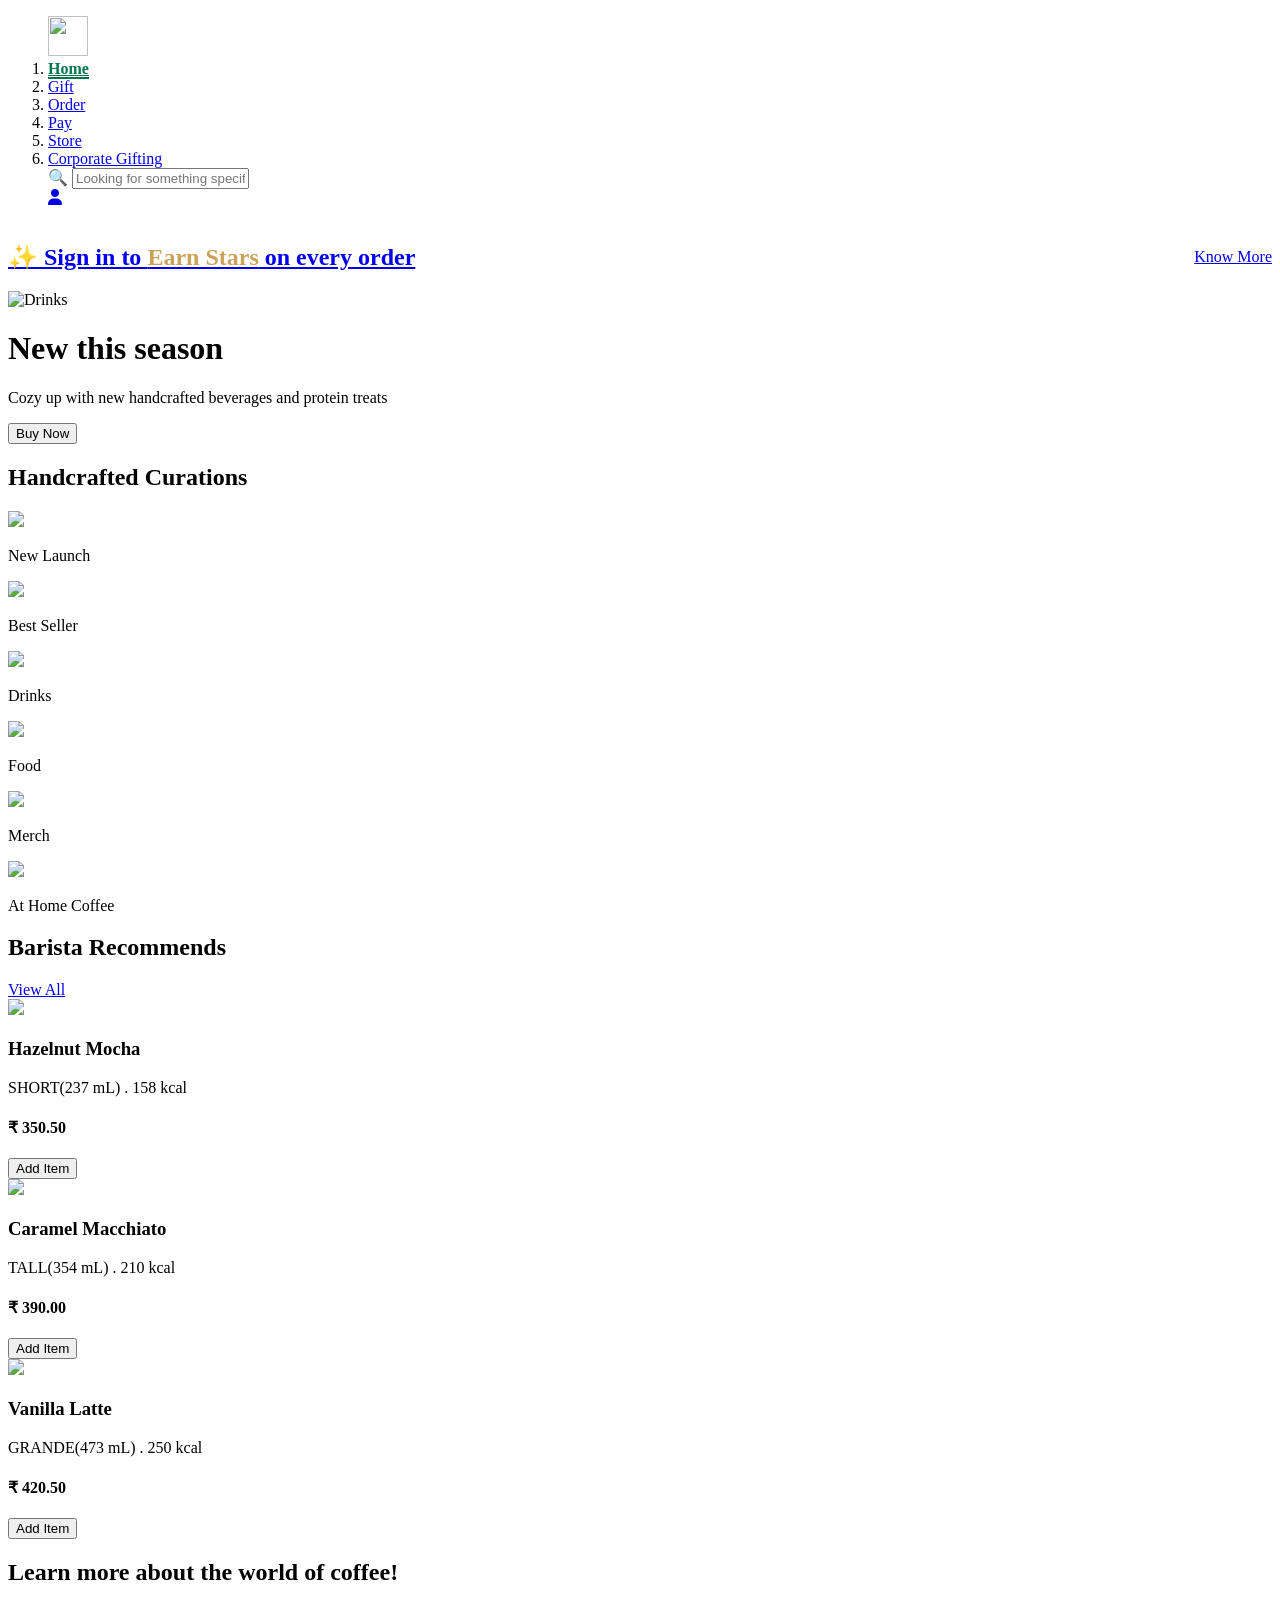
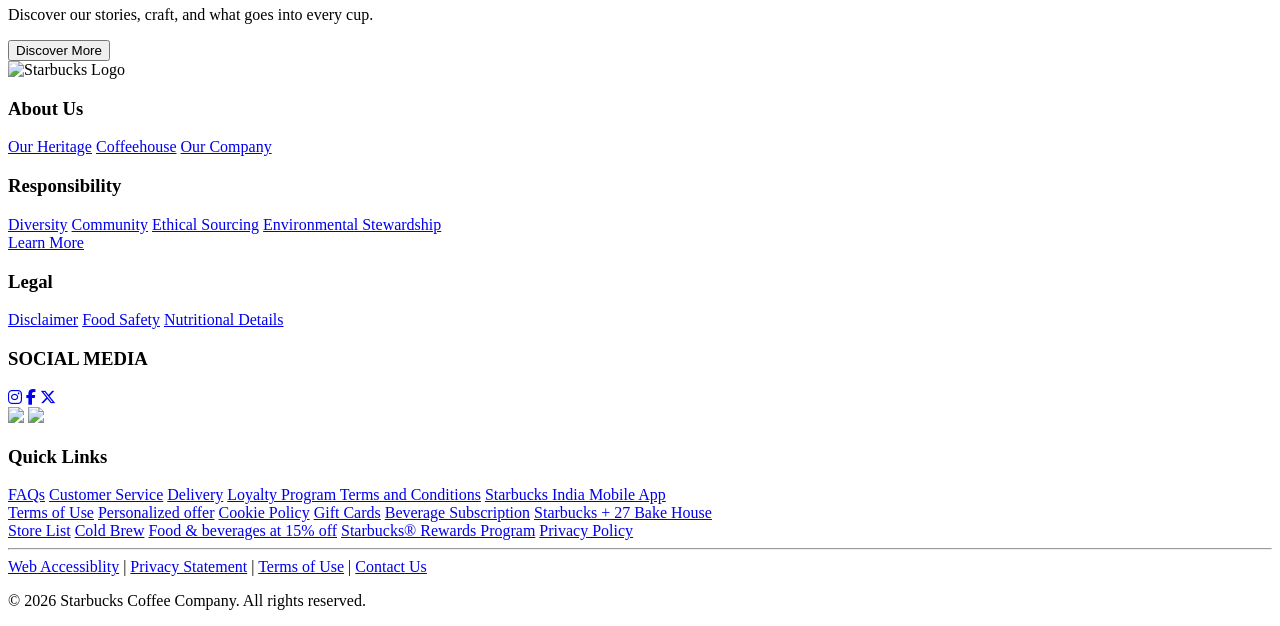
==== index.html @ 2dee2a0e "first commit" ====
<!DOCTYPE html>
<html lang="en">

<head>
    <meta charset="UTF-8">
    <meta name="viewport" content="width=device-width, initial-scale=1.0">
    <title>Starbucks Coffee Company</title>
    <link rel="icon" href="../images/logo.png">
    <link rel="stylesheet" href="../1/style.css">
    <link rel="stylesheet" href="https://cdnjs.cloudflare.com/ajax/libs/font-awesome/6.5.0/css/all.min.css">
</head>

<body>
    <div class="overall">
        <div class="navbar">
            <ol>
                <img src="../images/logo.png" alt="" style="height: 40px;width: 40px;">
                <li><a href="../1/index.html"
                        style="border-bottom: 2px solid #00754a; color: #00754a; font-weight: bold;">Home</a></li>
                <li><a href="../1/gift.html">Gift</a></li>
                <li><a href="../1/order.html">Order</a></li>
                <li><a href="../1/login.html">Pay</a></li>
                <li><a href="../1/store.html">Store</a></li>
                <li><a href="../1/corporate-gifting.html">Corporate Gifting</a></li>
                <div class="search-bar">
                    <span class="search-icon">🔍</span>
                    <input type="text" placeholder="Looking for something specific?">
                </div>
                <div class="profile-icon">
                    <a href="../1/profile.html"><i class="fa-solid fa-user"></i></a>
                </div>
            </ol>
        </div>

        <a href="../1/login.html">
            <div class="secondary-bar">

                <div class="secondary-content"
                    style="width: 100%; display: flex; align-items: center; justify-content: space-between;">
                    <h2>✨ Sign in to <span style="color: #cba258; font-weight: bold;">Earn Stars</span> on every order
                    </h2>
                    <a href="../1/login.html" class="know-more">Know More</a>
                </div>

            </div>
        </a>

        <div class="hero-section">
            <div class="hero-banner">
                <div class="hero-content">
                    <img src="https://upload.wikimedia.org/wikipedia/commons/4/45/A_small_cup_of_coffee.JPG"
                        alt="Drinks" class="hero-image">
                    <div class="hero-text">
                        <h1>New this season</h1>
                        <p>Cozy up with new handcrafted beverages and protein treats</p>
                    </div>
                </div>
                <button class="hero-btn">Buy Now</button>
            </div>
        </div>

        <div class="curations">
            <h2>Handcrafted Curations</h2>
            <div class="curations-list">
                <div class="curation-box">
                    <img src="../images/1.webp" class="round-img">
                    <p>New Launch</p>
                </div>
                <div class="curation-box">
                    <img src="../images/2.webp" class="round-img">
                    <p>Best Seller</p>
                </div>
                <div class="curation-box">
                    <img src="../images/3.webp" class="round-img">
                    <p>Drinks</p>
                </div>
                <div class="curation-box">
                    <img src="../images/4.webp" class="round-img">
                    <p>Food</p>
                </div>
                <div class="curation-box">
                    <img src="../images/5.webp" class="round-img">
                    <p>Merch</p>
                </div>
                <div class="curation-box">
                    <img src="../images/6.webp" class="round-img">
                    <p>At Home Coffee</p>
                </div>
            </div>
        </div>

        <div class="recommends">
            <div class="recommends-title">
                <h2>Barista Recommends</h2>
                <a href="#">View All</a>
            </div>
            <div class="recommends-list">
                <div class="rec-box">
                    <img src="../images/1.webp" class="rec-img">
                    <div class="rec-details">
                        <h3>Hazelnut Mocha</h3>
                        <p>SHORT(237 mL) . 158 kcal</p>
                        <div class="rec-price-btn">
                            <h4>₹ 350.50</h4>
                            <button>Add Item</button>
                        </div>
                    </div>
                </div>
                <div class="rec-box">
                    <img src="../images/2.webp" class="rec-img">
                    <div class="rec-details">
                        <h3>Caramel Macchiato</h3>
                        <p>TALL(354 mL) . 210 kcal</p>
                        <div class="rec-price-btn">
                            <h4>₹ 390.00</h4>
                            <button>Add Item</button>
                        </div>
                    </div>
                </div>
                <div class="rec-box">
                    <img src="../images/3.webp" class="rec-img">
                    <div class="rec-details">
                        <h3>Vanilla Latte</h3>
                        <p>GRANDE(473 mL) . 250 kcal</p>
                        <div class="rec-price-btn">
                            <h4>₹ 420.50</h4>
                            <button>Add Item</button>
                        </div>
                    </div>
                </div>
            </div>
        </div>

        <div class="learn-more">
            <div class="learn-box">
                <div class="learn-text-div">
                    <h2>Learn more about the world of coffee!</h2>
                    <p>Discover our stories, craft, and what goes into every cup.</p>
                </div>
                <button class="learn-btn">Discover More</button>
            </div>
        </div>

        <div class="footer">
            <div class="footer-content">
                <div class="footer-left">
                    <div class="footer-links-row">
                        <div class="col" style="width: 10%;">
                            <img src="../images/logo.png" alt="Starbucks Logo" style="width: 50px;">
                        </div>
                        <div class="col" style="width: 25%;">
                            <h3>About Us</h3>
                            <a href="#">Our Heritage</a>
                            <a href="#">Coffeehouse</a>
                            <a href="#">Our Company</a>
                        </div>
                        <div class="col" style="width: 35%;">
                            <h3>Responsibility</h3>
                            <a href="#">Diversity</a>
                            <a href="#">Community</a>
                            <a href="#">Ethical Sourcing</a>
                            <a href="#">Environmental Stewardship</a>
                            <a href="#">Learn More</a>
                        </div>
                        <div class="col" style="width: 25%;">
                            <h3>Legal</h3>
                            <a href="#">Disclaimer</a>
                            <a href="#">Food Safety</a>
                            <a href="#">Nutritional Details</a>
                        </div>
                    </div>
                    <div class="footer-social-row">
                        <div class="social-section">
                            <h3>SOCIAL MEDIA</h3>
                            <div class="socials">
                                <a href="#"><i class="fa-brands fa-instagram"></i></a>
                                <a href="#"><i class="fa-brands fa-facebook-f"></i></a>
                                <a href="#"><i class="fa-brands fa-x-twitter"></i></a>
                            </div>
                        </div>
                        <div class="app-badges">
                            <img src="https://upload.wikimedia.org/wikipedia/commons/3/3c/Download_on_the_App_Store_Badge.svg"
                                width="130">
                            <img src="https://upload.wikimedia.org/wikipedia/commons/7/78/Google_Play_Store_badge_EN.svg"
                                width="130">
                        </div>
                    </div>
                </div>

                <div class="footer-right">
                    <div class="col" style="width: 100%;">
                        <h3>Quick Links</h3>
                        <a href="#">FAQs</a>
                        <a href="#">Customer Service</a>
                        <a href="#">Delivery</a>
                        <a href="#">Loyalty Program Terms and Conditions</a>
                        <a href="#">Starbucks India Mobile App<br>Terms of Use</a>
                        <a href="#">Personalized offer</a>
                        <a href="#">Cookie Policy</a>
                        <a href="#">Gift Cards</a>
                        <a href="#">Beverage Subscription</a>
                        <a href="#">Starbucks + 27 Bake House<br>Store List</a>
                        <a href="#">Cold Brew</a>
                        <a href="#">Food & beverages at 15% off</a>
                        <a href="#">Starbucks® Rewards Program</a>
                        <a href="#">Privacy Policy</a>
                    </div>
                </div>
            </div>

            <hr>

            <div class="footer-bottom">
                <div class="bottom-links">
                    <a href="#">Web Accessiblity</a> <span>|</span>
                    <a href="#">Privacy Statement</a> <span>|</span>
                    <a href="#">Terms of Use</a> <span>|</span>
                    <a href="#">Contact Us</a>
                </div>
                <div class="copyright">
                    <p>© 2026 Starbucks Coffee Company. All rights reserved.</p>
                </div>
            </div>
        </div>

    </div>
</body>

</html>
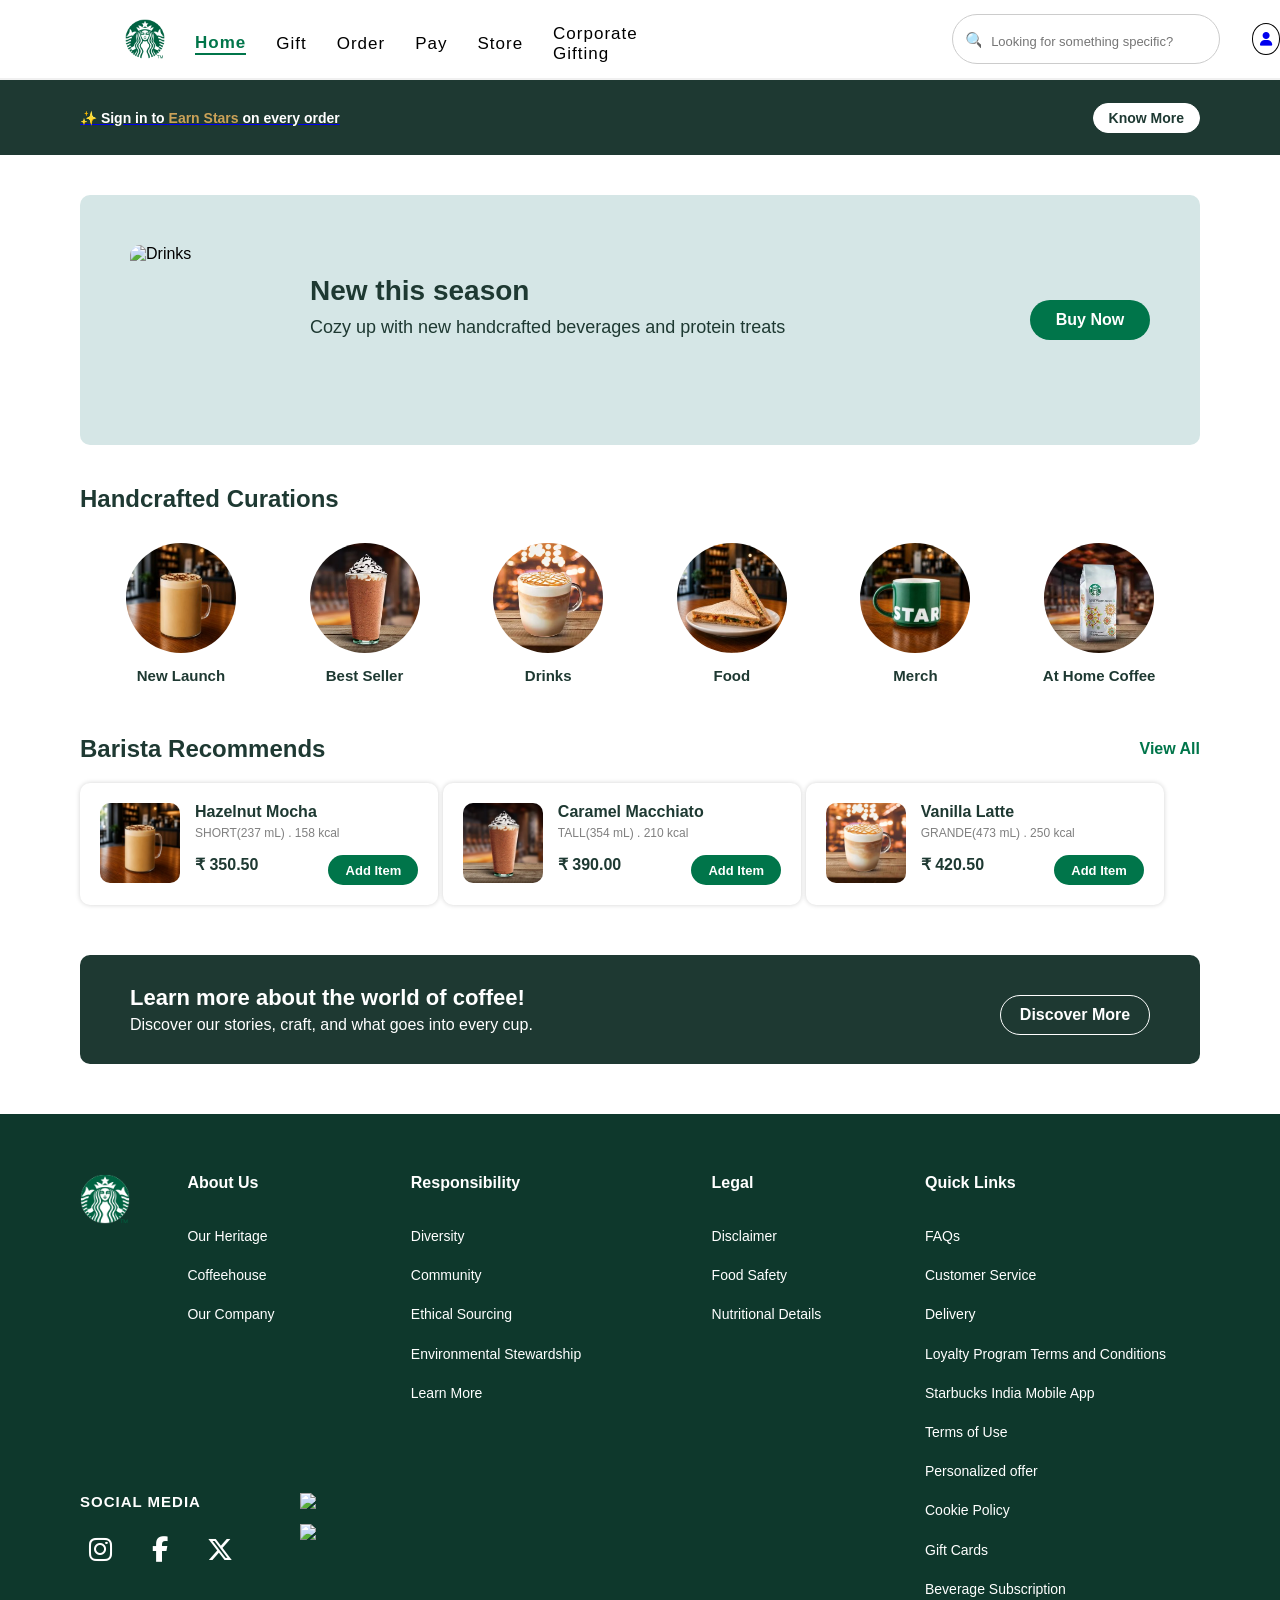
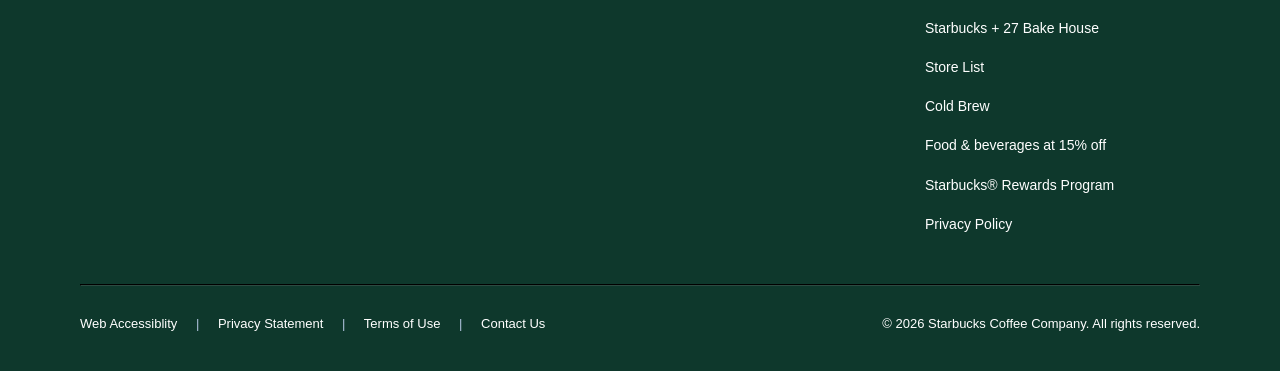
==== commit 63b45322: "fix paths and add images" ====
--- a/index.html
+++ b/index.html
@@ -5,8 +5,8 @@
     <meta charset="UTF-8">
     <meta name="viewport" content="width=device-width, initial-scale=1.0">
     <title>Starbucks Coffee Company</title>
-    <link rel="icon" href="../images/logo.png">
-    <link rel="stylesheet" href="../1/style.css">
+    <link rel="icon" href="./images/logo.png">
+    <link rel="stylesheet" href="./style.css">
     <link rel="stylesheet" href="https://cdnjs.cloudflare.com/ajax/libs/font-awesome/6.5.0/css/all.min.css">
 </head>
 
@@ -14,32 +14,32 @@
     <div class="overall">
         <div class="navbar">
             <ol>
-                <img src="../images/logo.png" alt="" style="height: 40px;width: 40px;">
-                <li><a href="../1/index.html"
+                <img src="./images/logo.png" alt="" style="height: 40px;width: 40px;">
+                <li><a href="./index.html"
                         style="border-bottom: 2px solid #00754a; color: #00754a; font-weight: bold;">Home</a></li>
-                <li><a href="../1/gift.html">Gift</a></li>
-                <li><a href="../1/order.html">Order</a></li>
-                <li><a href="../1/login.html">Pay</a></li>
-                <li><a href="../1/store.html">Store</a></li>
-                <li><a href="../1/corporate-gifting.html">Corporate Gifting</a></li>
+                <li><a href="./gift.html">Gift</a></li>
+                <li><a href="./order.html">Order</a></li>
+                <li><a href="./login.html">Pay</a></li>
+                <li><a href="./store.html">Store</a></li>
+                <li><a href="./corporate-gifting.html">Corporate Gifting</a></li>
                 <div class="search-bar">
                     <span class="search-icon">🔍</span>
                     <input type="text" placeholder="Looking for something specific?">
                 </div>
                 <div class="profile-icon">
-                    <a href="../1/profile.html"><i class="fa-solid fa-user"></i></a>
+                    <a href="./profile.html"><i class="fa-solid fa-user"></i></a>
                 </div>
             </ol>
         </div>
 
-        <a href="../1/login.html">
+        <a href="./login.html">
             <div class="secondary-bar">
 
                 <div class="secondary-content"
                     style="width: 100%; display: flex; align-items: center; justify-content: space-between;">
                     <h2>✨ Sign in to <span style="color: #cba258; font-weight: bold;">Earn Stars</span> on every order
                     </h2>
-                    <a href="../1/login.html" class="know-more">Know More</a>
+                    <a href="./login.html" class="know-more">Know More</a>
                 </div>
 
             </div>
@@ -63,27 +63,27 @@
             <h2>Handcrafted Curations</h2>
             <div class="curations-list">
                 <div class="curation-box">
-                    <img src="../images/1.webp" class="round-img">
+                    <img src="./images/1.webp" class="round-img">
                     <p>New Launch</p>
                 </div>
                 <div class="curation-box">
-                    <img src="../images/2.webp" class="round-img">
+                    <img src="./images/2.webp" class="round-img">
                     <p>Best Seller</p>
                 </div>
                 <div class="curation-box">
-                    <img src="../images/3.webp" class="round-img">
+                    <img src="./images/3.webp" class="round-img">
                     <p>Drinks</p>
                 </div>
                 <div class="curation-box">
-                    <img src="../images/4.webp" class="round-img">
+                    <img src="./images/4.webp" class="round-img">
                     <p>Food</p>
                 </div>
                 <div class="curation-box">
-                    <img src="../images/5.webp" class="round-img">
+                    <img src="./images/5.webp" class="round-img">
                     <p>Merch</p>
                 </div>
                 <div class="curation-box">
-                    <img src="../images/6.webp" class="round-img">
+                    <img src="./images/6.webp" class="round-img">
                     <p>At Home Coffee</p>
                 </div>
             </div>
@@ -96,7 +96,7 @@
             </div>
             <div class="recommends-list">
                 <div class="rec-box">
-                    <img src="../images/1.webp" class="rec-img">
+                    <img src="./images/1.webp" class="rec-img">
                     <div class="rec-details">
                         <h3>Hazelnut Mocha</h3>
                         <p>SHORT(237 mL) . 158 kcal</p>
@@ -107,7 +107,7 @@
                     </div>
                 </div>
                 <div class="rec-box">
-                    <img src="../images/2.webp" class="rec-img">
+                    <img src="./images/2.webp" class="rec-img">
                     <div class="rec-details">
                         <h3>Caramel Macchiato</h3>
                         <p>TALL(354 mL) . 210 kcal</p>
@@ -118,7 +118,7 @@
                     </div>
                 </div>
                 <div class="rec-box">
-                    <img src="../images/3.webp" class="rec-img">
+                    <img src="./images/3.webp" class="rec-img">
                     <div class="rec-details">
                         <h3>Vanilla Latte</h3>
                         <p>GRANDE(473 mL) . 250 kcal</p>
@@ -146,7 +146,7 @@
                 <div class="footer-left">
                     <div class="footer-links-row">
                         <div class="col" style="width: 10%;">
-                            <img src="../images/logo.png" alt="Starbucks Logo" style="width: 50px;">
+                            <img src="./images/logo.png" alt="Starbucks Logo" style="width: 50px;">
                         </div>
                         <div class="col" style="width: 25%;">
                             <h3>About Us</h3>
--- a/style.css
+++ b/style.css
@@ -0,0 +1,1131 @@
+* {
+    margin: 0;
+    padding: 0;
+    box-sizing: border-box;
+    font-family: "Segoe UI", Arial, sans-serif;
+}
+
+body {
+    background-color: #f2f0eb;
+}
+
+.navbar {
+    height: 80px;
+    border-bottom: 2px solid rgb(240, 240, 240);
+    background-color: white;
+    width: 100%;
+    display: flex;
+    align-items: center;
+    justify-content: center;
+    margin-bottom: 0;
+    padding-bottom: 0;
+    position: fixed;
+    top: 0;
+    left: 0;
+    z-index: 1000;
+}
+
+.navbar ol {
+    display: flex;
+    width: 100%;
+    align-items: center;
+    margin-left: 125px;
+}
+
+.navbar ol li {
+    display: flex;
+    margin-left: 30px;
+}
+
+.navbar ol li a {
+    text-decoration: none;
+    color: black;
+    margin-top: 10px;
+    letter-spacing: 1px;
+    font-size: 17px;
+}
+
+.navbar ol li a:hover {
+    color: green;
+}
+
+.search-bar {
+    display: flex;
+    align-items: center;
+    border: 1px solid #ccc;
+    border-radius: 40px;
+    padding: 4px 12px;
+    width: 300px;
+    background-color: #fff;
+    margin-left: 270px;
+}
+
+.search-bar input {
+    border: none;
+    outline: none;
+    flex: 1;
+    font-size: 13px;
+    padding-left: 10px;
+}
+
+.search-icon {
+    width: 16px;
+    height: 16px;
+}
+
+.profile-icon {
+    width: 32px;
+    height: 32px;
+    border: 1px solid black;
+    border-radius: 50%;
+    background-color: #fff;
+    display: flex;
+    align-items: center;
+    justify-content: center;
+    margin-left: 32px;
+    font-size: 14px;
+    cursor: pointer;
+}
+
+.secondary-bar {
+    background-color: #1e3932;
+    height: 75px;
+    display: flex;
+    justify-content: space-between;
+    align-items: center;
+    padding: 0 80px;
+    margin-top: 80px;
+    /* Offset for the fixed navbar */
+}
+
+.secondary-content h2 {
+    color: white;
+    font-size: 14px;
+    margin: 0;
+    text-decoration: none;
+    /* Remove margin-top */
+}
+
+.div secondary-content h2 {
+    text-decoration: none;
+}
+
+/* .secondary-content span{ */
+/* text-decoration: none; */
+/* } */
+
+.know-more {
+    color: #1e3932;
+    background-color: white;
+    text-decoration: none;
+    border: 1px solid white;
+    border-radius: 20px;
+    padding: 6px 15px;
+    cursor: pointer;
+    font-weight: bold;
+    font-size: 14px;
+    display: inline-block;
+}
+
+.login-box {
+    width: 600px;
+    height: 400px;
+    background: white;
+    margin: 40px auto;
+    border-radius: 30px;
+    padding: 30px;
+    position: relative;
+    border: 2px solid black;
+}
+
+.skip {
+    position: absolute;
+    top: 25px;
+    right: 40px;
+    color: #00754A;
+    font-weight: bold;
+    cursor: pointer;
+}
+
+h1 {
+    margin-top: 60px;
+    color: #1E3932;
+    font-size: 30px;
+}
+
+h2 {
+    display: block;
+    margin-top: 40px;
+    font-size: 18px;
+    color: #444;
+    text-decoration: none;
+}
+
+.side-item p {
+    margin-top: 8px;
+    font-size: 13px;
+    color: #555;
+}
+
+.side-item.active {
+    position: relative;
+}
+
+.side-item.active p {
+    color: #00754a;
+    font-weight: bold;
+}
+
+.side-item.active::after {
+    content: "";
+    position: absolute;
+    right: 0;
+    top: 5px;
+    bottom: 5px;
+    width: 4px;
+    background-color: #00754a;
+    border-radius: 4px 0 0 4px;
+}
+
+input {
+    width: 100%;
+    border: none;
+    border-bottom: 1px solid gray;
+    outline: none;
+    margin-top: 15px;
+    font-size: 15px;
+    padding-bottom: 10px;
+}
+
+button {
+    width: 150px;
+    height: 30px;
+    background: white;
+    color: black;
+    border: none;
+    border-radius: 30px;
+    font-size: 22px;
+    font-weight: bold;
+    display: block;
+    margin: 50px auto 0;
+}
+
+/* --- NEW SECTIONS - USING BASIC CSS --- */
+
+.hero-section {
+    padding: 40px 80px;
+    position: relative;
+}
+
+.hero-banner {
+    background-color: #d5e6e6;
+    height: 250px;
+    border-radius: 10px;
+    padding: 0 50px;
+    /* Using simple block layout with floats instead of complex flex */
+}
+
+.hero-content {
+    float: left;
+    margin-top: 50px;
+}
+
+.hero-image {
+    width: 150px;
+    height: 150px;
+    border-radius: 10px;
+    float: left;
+    margin-right: 30px;
+}
+
+.hero-text {
+    float: left;
+    margin-top: 30px;
+}
+
+.hero-text h1 {
+    margin-top: 0;
+    color: #1e3932;
+    font-size: 28px;
+    margin-bottom: 10px;
+}
+
+.hero-text p {
+    color: #1e3932;
+    font-size: 18px;
+}
+
+.hero-btn {
+    float: right;
+    background-color: #00754a;
+    color: white;
+    width: 120px;
+    height: 40px;
+    font-size: 16px;
+    margin-top: 105px;
+    border-radius: 20px;
+}
+
+.arrows {
+    position: absolute;
+    top: 145px;
+    left: 0;
+    width: 100%;
+}
+
+.arrow-btn {
+    width: 45px;
+    height: 45px;
+    background-color: white;
+    border-radius: 50%;
+    box-shadow: 0 2px 6px rgba(0, 0, 0, 0.2);
+    margin: 0;
+    position: absolute;
+    font-size: 18px;
+    color: #00754a;
+    border: none;
+    cursor: pointer;
+    transition: transform 0.2s ease, background-color 0.2s ease;
+}
+
+.arrow-btn:hover {
+    background-color: #f1f1f1;
+    transform: scale(1.05);
+}
+
+.left-arrow {
+    left: 60px;
+}
+
+.right-arrow {
+    right: 60px;
+}
+
+.progress-bar-container {
+    text-align: center;
+    margin-bottom: 40px;
+    clear: both;
+}
+
+.progress-bar {
+    width: 150px;
+    height: 4px;
+    background-color: #ccc;
+    display: inline-block;
+}
+
+.progress-filled {
+    width: 50%;
+    height: 4px;
+    background-color: #00754a;
+}
+
+/* Handcrafted Curations */
+.curations {
+    padding: 0 80px 50px;
+}
+
+.curations h2 {
+    margin-top: 0;
+    color: #1e3932;
+    font-size: 24px;
+    margin-bottom: 30px;
+}
+
+.curations-list {
+    text-align: center;
+}
+
+.curation-box {
+    display: inline-block;
+    width: 16%;
+    text-align: center;
+}
+
+.round-img {
+    width: 110px;
+    height: 110px;
+    border-radius: 50%;
+    object-fit: cover;
+    margin-bottom: 10px;
+}
+
+.curation-box p {
+    font-weight: bold;
+    color: #1e3932;
+    font-size: 15px;
+}
+
+/* Barista Recommends */
+.recommends {
+    padding: 0 80px 50px;
+}
+
+.recommends-title {
+    margin-bottom: 20px;
+}
+
+.recommends-title h2 {
+    margin-top: 0;
+    color: #1e3932;
+    font-size: 24px;
+    display: inline-block;
+}
+
+.recommends-title a {
+    float: right;
+    color: #00754a;
+    text-decoration: none;
+    font-weight: bold;
+    margin-top: 5px;
+}
+
+.recommends-list {
+    text-align: justify;
+}
+
+.rec-box {
+    background-color: white;
+    width: 32%;
+    padding: 20px;
+    border-radius: 10px;
+    box-shadow: 0 0 5px lightgray;
+    display: inline-block;
+    vertical-align: top;
+}
+
+.rec-img {
+    width: 80px;
+    height: 80px;
+    border-radius: 10px;
+    float: left;
+    margin-right: 15px;
+}
+
+.rec-details {
+    float: left;
+    width: calc(100% - 95px);
+}
+
+.rec-details h3 {
+    color: #1e3932;
+    font-size: 16px;
+    margin-bottom: 5px;
+}
+
+.rec-details p {
+    color: gray;
+    font-size: 12px;
+    margin-bottom: 15px;
+}
+
+.rec-price-btn h4 {
+    color: #1e3932;
+    font-size: 16px;
+    display: inline-block;
+}
+
+.rec-price-btn button {
+    margin: 0;
+    width: 90px;
+    height: 30px;
+    background-color: #00754a;
+    color: white;
+    font-size: 13px;
+    border-radius: 15px;
+    float: right;
+    display: inline-block;
+}
+
+.learn-more {
+    padding: 0 80px 50px;
+    clear: both;
+}
+
+.learn-box {
+    background-color: #1e3932;
+    padding: 30px 50px;
+    border-radius: 10px;
+    color: white;
+}
+
+.learn-text-div {
+    display: inline-block;
+}
+
+.learn-box h2 {
+    margin-top: 0;
+    color: white;
+    font-size: 22px;
+    margin-bottom: 5px;
+}
+
+.learn-box p {
+    font-size: 16px;
+}
+
+.learn-btn {
+    float: right;
+    margin-top: 10px;
+    width: 150px;
+    height: 40px;
+    background-color: transparent;
+    color: white;
+    border: 1px solid white;
+    font-size: 16px;
+    border-radius: 20px;
+    cursor: pointer;
+    transition: background-color 0.2s;
+}
+
+.learn-btn:hover {
+    background-color: white;
+    color: #1e3932;
+}
+
+.order-type .active {
+    background: white;
+    color: #1e3932;
+}
+
+.order-type .inactive {
+    background: transparent;
+    color: white;
+}
+
+.breadcrumb {
+    background-color: white;
+    padding: 20px 125px;
+    /* aligns with navbar left margin */
+    margin-top: 80px;
+    /* Offset for the fixed navbar */
+    font-size: 13px;
+    color: #666;
+}
+
+.breadcrumb a {
+    color: #666;
+    text-decoration: none;
+}
+
+.breadcrumb a:hover {
+    color: #1e3932;
+}
+
+.breadcrumb span {
+    color: #000;
+    font-weight: 600;
+}
+
+.gift-header {
+    height: 40px;
+    width: 100%;
+    background-color: #1e3932;
+}
+
+.gift-header2 {
+    background-color: #F4F2EC;
+    height: 60px;
+    width: 100%;
+    display: flex;
+    align-items: center;
+    position: relative;
+    border-bottom: 1px solid #d9d9d9;
+}
+
+.recommended-title {
+    color: #00754a;
+    font-size: 18px;
+    font-weight: 700;
+    margin-bottom: 25px;
+    border-bottom: 2px solid #00754a;
+    display: inline-block;
+    padding-bottom: 5px;
+}
+
+.gift-header2 ol {
+    display: flex;
+    list-style: none;
+    height: 100%;
+    align-items: center;
+    margin-left: 125px;
+}
+
+.gift-header2 ol a {
+    text-decoration: none;
+    height: 100%;
+    display: flex;
+    align-items: center;
+    position: relative;
+}
+
+.gift-header2 ol li {
+    color: #666;
+    font-size: 13px;
+    font-weight: 600;
+    letter-spacing: 1.5px;
+    padding: 0 40px;
+    position: relative;
+    text-transform: uppercase;
+}
+
+.gift-header2 ol a:not(:last-child) li::after {
+    content: "";
+    position: absolute;
+    right: 0;
+    top: 50%;
+    transform: translateY(-50%);
+    height: 15px;
+    width: 1px;
+    background-color: #d9d9d9;
+}
+
+.gift-header2 ol a:hover li {
+    color: #00754a;
+}
+
+.gift-header2 ol a.active li {
+    color: #00754a;
+}
+
+.gift-header2 ol a.active::after {
+    content: "";
+    position: absolute;
+    bottom: 0;
+    left: 0;
+    right: 0;
+    height: 2px;
+    background-color: #00754a;
+}
+
+.arrow-btn-small {
+    width: 25px;
+    height: 25px;
+    background-color: white;
+    border-radius: 50%;
+    box-shadow: 0 1px 4px rgba(0, 0, 0, 0.2);
+    border: none;
+    cursor: pointer;
+    color: #00754a;
+    display: flex;
+    align-items: center;
+    justify-content: center;
+    position: absolute;
+    top: 50%;
+    transform: translateY(-50%);
+}
+
+.arrow-btn-small:hover {
+    background-color: #f1f1f1;
+}
+
+.arrow-btn-small.left {
+    left: 80px;
+}
+
+.arrow-btn-small.right {
+    right: 80px;
+}
+
+.gift-section {
+    width: 90%;
+    margin: 40px auto;
+}
+
+.section-title {
+    font-size: 22px;
+    font-weight: 700;
+    color: #1e3932;
+    margin: 35px 0 20px;
+}
+
+.section-line {
+    border-top: 1px solid #d9d9d9;
+    margin: 35px 0;
+}
+
+.card-container {
+    display: flex;
+    flex-wrap: wrap;
+    gap: 25px;
+}
+
+.gift-card {
+    width: 400px;
+    height: 180px;
+    background: #fff;
+    border-radius: 10px;
+    position: relative;
+    padding-left: 145px;
+    display: flex;
+    align-items: center;
+    box-shadow: 0 2px 8px rgba(0, 0, 0, 0.12);
+    transition: 0.3s;
+    margin-bottom: 40px;
+}
+
+.gift-card:hover {
+    transform: translateY(-3px);
+    box-shadow: 0 8px 18px rgba(0, 0, 0, .18);
+}
+
+.gift-img {
+    position: absolute;
+    left: -18px;
+    top: 50%;
+    transform: translateY(-50%);
+    width: 160px;
+    height: 105px;
+    border-radius: 8px;
+    object-fit: cover;
+    box-shadow: 0 5px 12px rgba(0, 0, 0, .18);
+}
+
+.gift-content {
+    padding: 15px;
+}
+
+.menu-tabs {
+    display: flex;
+    align-items: center;
+    gap: 30px;
+    margin-bottom: 20px;
+    border-bottom: 1px solid #ddd;
+}
+
+.menu-tabs a {
+    text-decoration: none;
+    color: #666;
+    font-size: 15px;
+    font-weight: 600;
+    padding-bottom: 10px;
+    position: relative;
+}
+
+.menu-tabs a:not(:last-child)::after {
+    content: "|";
+    position: absolute;
+    right: -17px;
+    color: #ccc;
+    font-weight: 400;
+}
+
+.menu-tabs a.active {
+    color: #00754a;
+    border-bottom: 3px solid #00754a;
+    margin-bottom: -1px;
+}
+
+.filter-buttons {
+    margin: 18px 0 30px;
+    display: flex;
+    align-items: center;
+}
+
+.title-row {
+    display: flex;
+    align-items: center;
+    gap: 8px;
+}
+
+.logo {
+    width: 18px;
+    height: 18px;
+}
+
+.title-row h3 {
+    font-size: 16px;
+    color: #000;
+    font-weight: 700;
+}
+
+.gift-content p {
+    /* margin:12px 0 20px; */
+    color: #555;
+    font-size: 14px;
+    line-height: 22px;
+}
+
+.gift-content button {
+    background: #00754a;
+    color: #fff;
+    border: none;
+    border-radius: 25px;
+    /* padding:10px 28px; */
+    font-size: 14px;
+    font-weight: 600;
+    cursor: pointer;
+    transition: .3s;
+}
+
+.gift-content button:hover {
+    background: #005e3a;
+}
+
+body {
+    background-color: white;
+}
+
+
+
+
+/* Footer */
+.footer {
+    background-color: #0e382c;
+    padding: 60px 80px 40px;
+    color: white;
+    clear: both;
+}
+
+.footer-content {
+    display: flex;
+    justify-content: space-between;
+}
+
+.footer-left {
+    flex: 3;
+    display: flex;
+    flex-direction: column;
+}
+
+.footer-links-row {
+    display: flex;
+    justify-content: flex-start;
+    gap: 30px;
+    margin-bottom: 80px;
+}
+
+.col h3 {
+    font-size: 16px;
+    margin-bottom: 25px;
+}
+
+.col a {
+    color: white;
+    text-decoration: none;
+    line-height: 2.8;
+    font-size: 14px;
+    display: block;
+}
+
+.col a:hover {
+    color: #e0e0e0;
+}
+
+.footer-social-row {
+    display: flex;
+    align-items: flex-start;
+    gap: 60px;
+}
+
+.social-section h3 {
+    margin-bottom: 20px;
+    font-size: 15px;
+    letter-spacing: 1px;
+}
+
+.socials {
+    display: flex;
+    gap: 20px;
+    font-size: 26px;
+}
+
+.socials a {
+    color: white;
+    text-decoration: none;
+    display: flex;
+    align-items: center;
+    justify-content: center;
+    width: 40px;
+    height: 40px;
+    border: 1px solid transparent;
+    border-radius: 50%;
+}
+
+.socials a:hover {
+    background-color: #1e4a3b;
+}
+
+.app-badges {
+    display: flex;
+    flex-direction: column;
+    gap: 15px;
+}
+
+.footer-right {
+    flex: 1;
+    padding-left: 20px;
+}
+
+.footer hr {
+    border-color: #2c4a41;
+    margin: 40px 0 30px 0;
+}
+
+.footer-bottom {
+    display: flex;
+    justify-content: space-between;
+    align-items: center;
+    font-size: 13px;
+}
+
+.bottom-links a {
+    color: white;
+    text-decoration: none;
+    display: inline;
+    line-height: 1;
+    margin-right: 15px;
+}
+
+.bottom-links a:hover {
+    text-decoration: underline;
+}
+
+.bottom-links span {
+    margin-right: 15px;
+    color: #b0c4de;
+}
+
+.copyright p {
+    color: white;
+}
+
+.container {
+    border: 2px solid grey;
+    height: 400px;
+    width: 100%;
+    position: relative;
+    margin-top: 120px;
+    background-color: #F5F1E8;
+}
+
+.all {
+    background-color: white;
+    height: 100vh;
+    width: 100%;
+}
+
+@media(max-width:992px) {
+
+    .card-container {
+        justify-content: center;
+    }
+
+    .gift-card {
+        width: 400px;
+    }
+
+}
+
+@media(max-width:768px) {
+
+    .gift-card {
+        width: 100%;
+        height: auto;
+        padding: 20px;
+        display: block;
+        text-align: center;
+    }
+
+    .gift-img {
+        position: static;
+        transform: none;
+        width: 100%;
+        height: 180px;
+        margin-bottom: 15px;
+    }
+
+    .gift-content {
+        padding: 0;
+    }
+
+    .title-row {
+        justify-content: center;
+    }
+
+}
+
+@media(max-width:480px) {
+
+    .section-title {
+        font-size: 20px;
+    }
+
+    .gift-content p {
+        font-size: 13px;
+    }
+
+    .gift-content button {
+        width: 100%;
+    }
+
+}
+
+@media(max-width:1200px) {
+
+    .products-grid {
+        grid-template-columns: 1fr;
+    }
+
+}
+
+@media(max-width:900px) {
+
+    .order-container {
+        flex-direction: column;
+    }
+
+    .order-sidebar {
+        width: 100%;
+        display: flex;
+        overflow-x: auto;
+        height: auto;
+        padding: 20px;
+    }
+
+    .side-item {
+        margin-right: 25px;
+    }
+
+    .order-top {
+        flex-direction: column;
+        height: auto;
+        gap: 20px;
+    }
+
+    .recommended-card {
+        width: 100%;
+    }
+
+}
+
+@media(max-width:768px) {
+    /* Navbar responsive */
+    .navbar {
+        position: relative;
+        height: auto;
+        padding: 15px 0;
+    }
+    .navbar ol {
+        margin-left: 0;
+        flex-direction: column;
+        gap: 10px;
+    }
+    .navbar ol li {
+        margin-left: 0;
+    }
+    .search-bar {
+        margin-left: 0;
+        width: 90%;
+        margin: 10px auto;
+    }
+    .profile-icon {
+        margin-left: 0;
+        margin: 10px auto;
+    }
+    
+    /* Secondary Bar */
+    .secondary-bar {
+        margin-top: 0;
+        padding: 15px 20px;
+        height: auto;
+    }
+    .secondary-content {
+        flex-direction: column;
+        gap: 15px;
+        text-align: center;
+    }
+
+    /* Hero Section */
+    .hero-section {
+        padding: 20px;
+    }
+    .hero-banner {
+        height: auto;
+        padding: 20px;
+        text-align: center;
+    }
+    .hero-content {
+        float: none;
+        margin-top: 0;
+        display: flex;
+        flex-direction: column;
+        align-items: center;
+    }
+    .hero-image {
+        float: none;
+        margin-right: 0;
+        margin-bottom: 15px;
+    }
+    .hero-text {
+        float: none;
+        margin-top: 10px;
+    }
+    .hero-btn {
+        float: none;
+        margin-top: 20px;
+    }
+
+    /* Curations */
+    .curations {
+        padding: 0 20px 30px;
+    }
+    .curation-box {
+        width: 30%;
+        margin-bottom: 20px;
+    }
+
+    /* Recommends */
+    .recommends {
+        padding: 0 20px 30px;
+    }
+    .rec-box {
+        width: 100%;
+        margin-bottom: 20px;
+    }
+
+    /* Learn More */
+    .learn-more {
+        padding: 0 20px 30px;
+    }
+    .learn-box {
+        padding: 20px;
+        text-align: center;
+    }
+    .learn-btn {
+        float: none;
+        margin-top: 20px;
+    }
+
+    /* Footer */
+    .footer {
+        padding: 30px 20px;
+    }
+    .footer-content {
+        flex-direction: column;
+    }
+    .footer-links-row {
+        flex-direction: column;
+        gap: 20px;
+        margin-bottom: 40px;
+    }
+    .col {
+        width: 100% !important;
+    }
+    .footer-social-row {
+        flex-direction: column;
+        gap: 30px;
+    }
+    .footer-bottom {
+        flex-direction: column;
+        gap: 20px;
+        text-align: center;
+    }
+    .bottom-links span {
+        display: none;
+    }
+    .bottom-links a {
+        display: block;
+        margin-bottom: 10px;
+    }
+}
